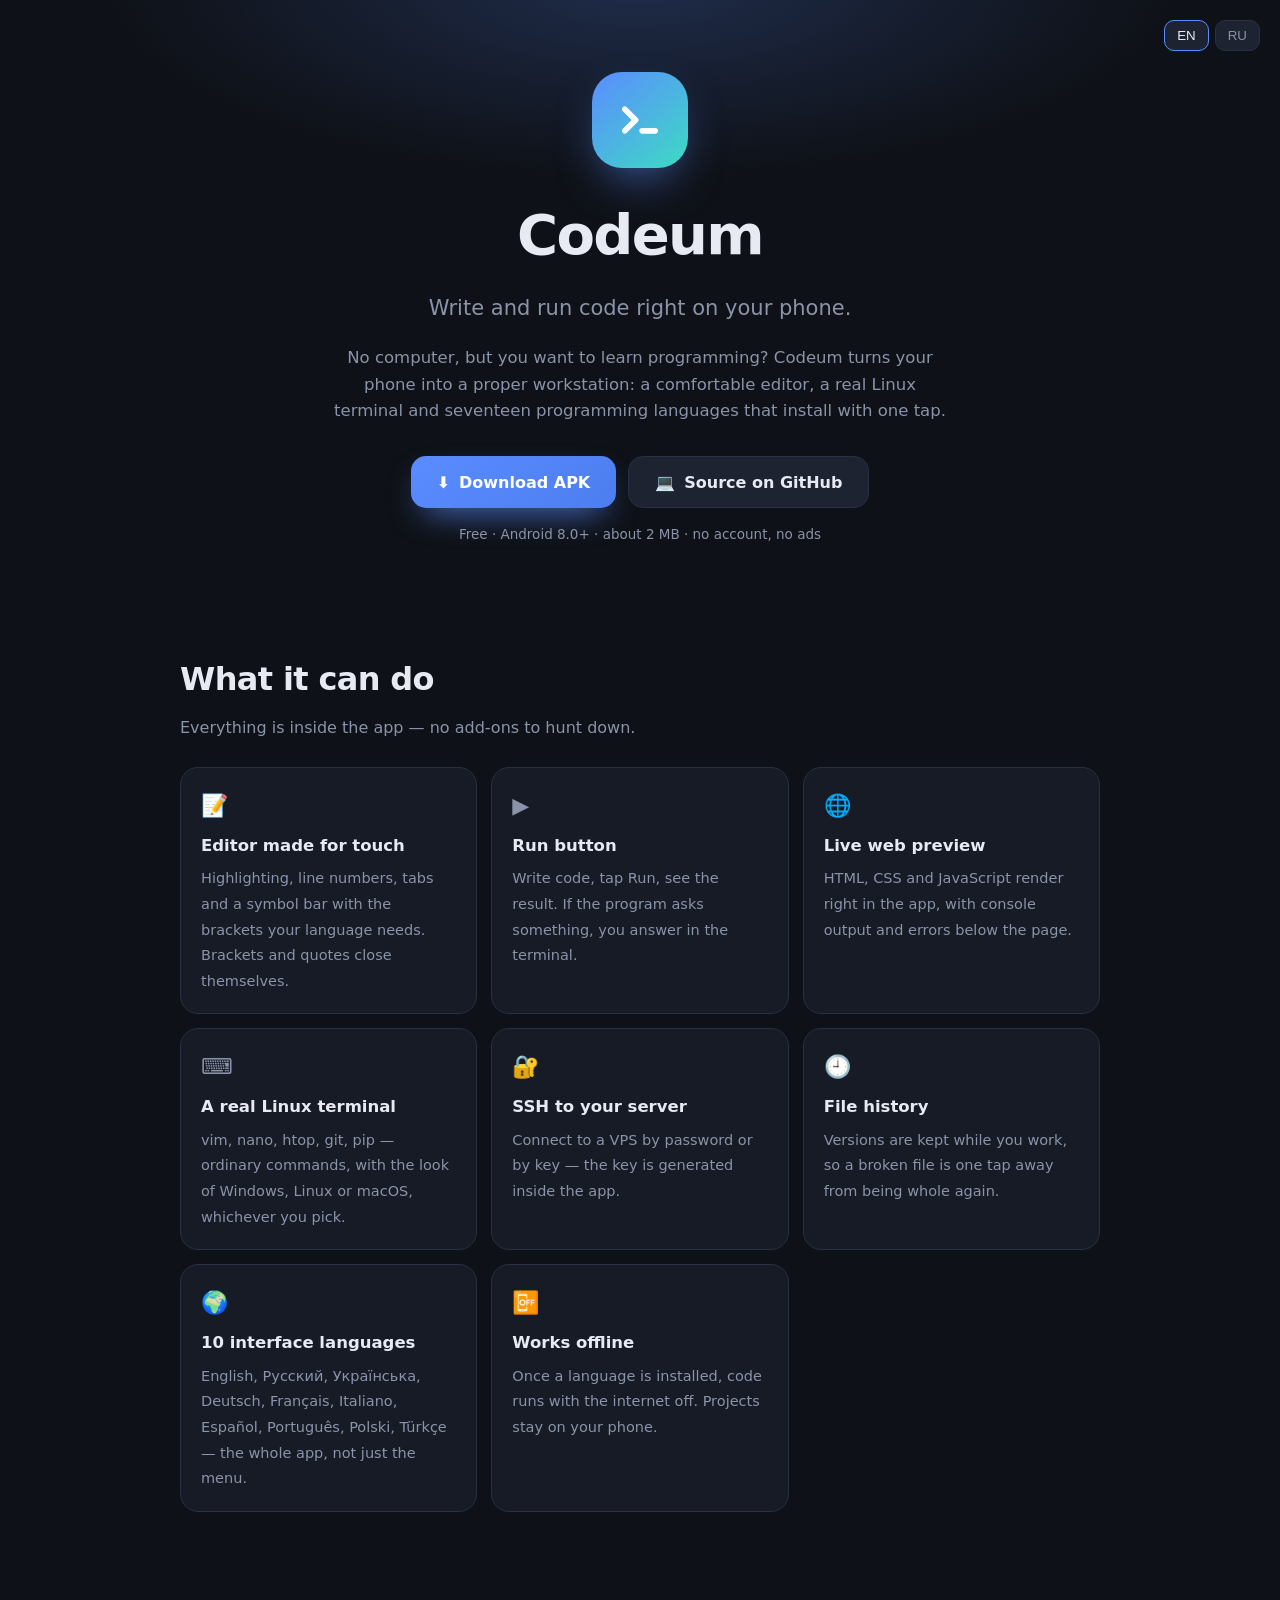
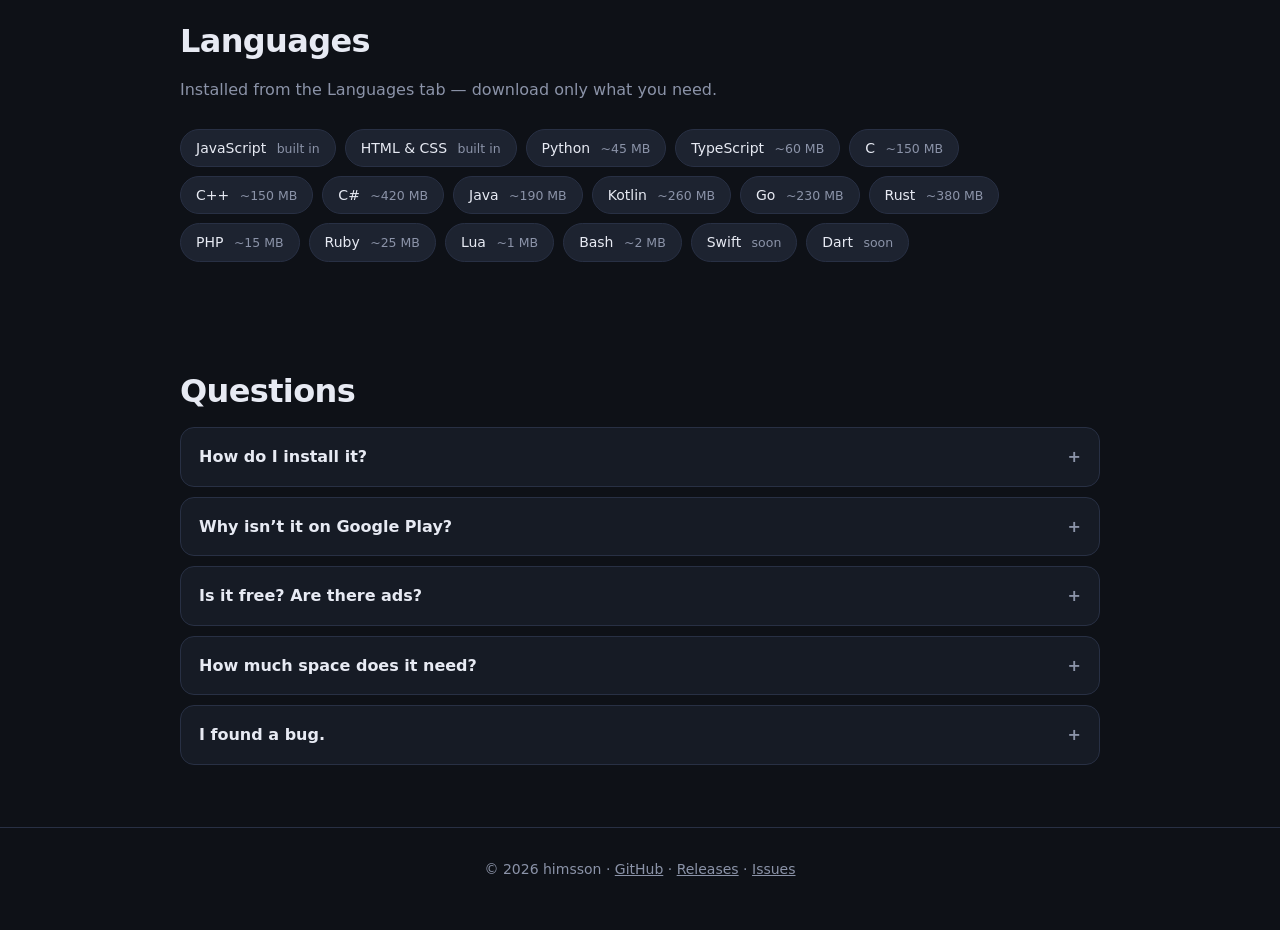
==== docs/index.html @ 44f729a1 "" ====
<!DOCTYPE html>
<html lang="en">
<head>
<meta charset="UTF-8">
<meta name="viewport" content="width=device-width,initial-scale=1">
<title>Codeum — write and run code on your phone</title>
<meta name="description" content="An Android app with a real editor, a Linux terminal and 17 programming languages. Free, offline, no account.">
<meta property="og:title" content="Codeum — write and run code on your phone">
<meta property="og:description" content="A real editor, a Linux terminal and 17 programming languages in one Android app. Free, works offline, no account.">
<meta property="og:type" content="website">
<meta property="og:url" content="https://himsson.github.io/Codeum/">
<meta property="og:image" content="https://himsson.github.io/Codeum/social-preview.png">
<meta name="twitter:card" content="summary_large_image">
<link rel="icon" href="logo.svg" type="image/svg+xml">
<style>
:root{
  --bg:#0e1117;--panel:#161b25;--card:#1d2330;--line:#283044;
  --text:#e7eaf3;--muted:#8b93a8;--accent:#5b8cff;--accent2:#3ddbc4;
}
*{box-sizing:border-box;margin:0;padding:0}
body{background:var(--bg);color:var(--text);font:16px/1.6 -apple-system,BlinkMacSystemFont,"Segoe UI",Inter,system-ui,sans-serif;
  -webkit-font-smoothing:antialiased;overflow-x:hidden}
a{color:var(--accent)}
.wrap{max-width:960px;margin:0 auto;padding:0 20px}

/* шапка */
.hero{position:relative;text-align:center;padding:72px 0 56px;overflow:hidden}
.hero:before{content:"";position:absolute;inset:-40% 0 auto;height:560px;pointer-events:none;
  background:radial-gradient(60% 50% at 50% 40%,rgba(91,140,255,.22),transparent 70%)}
.logo{position:relative;width:96px;height:96px;margin:0 auto 22px;border-radius:30px;display:grid;place-items:center;
  background:linear-gradient(140deg,var(--accent),var(--accent2));box-shadow:0 20px 50px -18px rgba(91,140,255,.8)}
.logo svg{width:52px;height:52px}
h1{position:relative;font-size:clamp(34px,7vw,56px);font-weight:800;letter-spacing:-.03em}
.tag{position:relative;margin-top:12px;font-size:clamp(17px,3.4vw,21px);color:var(--muted)}
.lead{position:relative;max-width:620px;margin:20px auto 0;color:var(--muted);font-size:16.5px}
.btns{position:relative;display:flex;flex-wrap:wrap;gap:12px;justify-content:center;margin-top:32px}
.btn{display:inline-flex;align-items:center;gap:9px;height:52px;padding:0 26px;border-radius:15px;
  font-weight:700;font-size:16px;text-decoration:none;transition:transform .15s}
.btn:active{transform:scale(.97)}
.btn.pri{color:#fff;background:linear-gradient(140deg,var(--accent),#4d7ef0);box-shadow:0 14px 34px -14px var(--accent)}
.btn.sec{color:var(--text);background:var(--card);border:1px solid var(--line)}
.meta{position:relative;margin-top:16px;font-size:13.5px;color:var(--muted)}

/* секции */
section{padding:52px 0}
h2{font-size:clamp(24px,4.6vw,32px);font-weight:700;letter-spacing:-.02em;margin-bottom:10px}
.sub{color:var(--muted);margin-bottom:26px}
.grid{display:grid;gap:14px;grid-template-columns:repeat(auto-fit,minmax(260px,1fr))}
.card{background:var(--panel);border:1px solid var(--line);border-radius:18px;padding:20px}
.card b{display:block;font-size:16.5px;margin-bottom:6px}
.card span{color:var(--muted);font-size:14.5px}
.card .ico{font-size:22px;display:block;margin-bottom:10px}

/* языки */
.langs{display:flex;flex-wrap:wrap;gap:9px}
.lang{background:var(--card);border:1px solid var(--line);border-radius:999px;padding:7px 15px;font-size:14px}
.lang i{font-style:normal;color:var(--muted);font-size:12.5px;margin-left:6px}

/* вопросы */
details{background:var(--panel);border:1px solid var(--line);border-radius:14px;padding:16px 18px;margin-bottom:10px}
details+details{margin-top:0}
summary{cursor:pointer;font-weight:600;list-style:none}
summary::-webkit-details-marker{display:none}
summary:after{content:"+";float:right;color:var(--muted)}
details[open] summary:after{content:"−"}
details p{margin-top:10px;color:var(--muted);font-size:15px}

footer{border-top:1px solid var(--line);padding:30px 0 50px;color:var(--muted);font-size:14px;text-align:center}
footer a{color:var(--muted)}
.hidden{display:none}
.switch{position:absolute;top:20px;right:20px;display:flex;gap:6px;z-index:2}
.switch button{background:var(--card);border:1px solid var(--line);color:var(--muted);border-radius:10px;
  padding:7px 12px;font:600 13px inherit;cursor:pointer}
.switch button.on{color:var(--text);border-color:var(--accent)}
</style>
</head>
<body>

<div class="switch">
  <button id="btn-en" class="on" onclick="setLang('en')">EN</button>
  <button id="btn-ru" onclick="setLang('ru')">RU</button>
</div>

<div class="hero">
  <div class="wrap">
    <div class="logo"><svg viewBox="0 0 24 24" fill="none" stroke="#fff" stroke-width="2.6" stroke-linecap="round" stroke-linejoin="round"><path d="M5 7l5 5-5 5"/><path d="M13 17h6"/></svg></div>
    <h1>Codeum</h1>
    <p class="tag" data-en="Write and run code right on your phone." data-ru="Пиши и запускай код прямо на телефоне."></p>
    <p class="lead" data-en="No computer, but you want to learn programming? Codeum turns your phone into a proper workstation: a comfortable editor, a real Linux terminal and seventeen programming languages that install with one tap."
       data-ru="Нет компьютера, а учиться программировать хочется? Codeum превращает телефон в нормальное рабочее место: удобный редактор, настоящий терминал Linux и семнадцать языков программирования, которые ставятся одной кнопкой."></p>
    <div class="btns">
      <a class="btn pri" href="https://github.com/himsson/Codeum/releases/latest"><span>⬇️</span><span data-en="Download APK" data-ru="Скачать APK"></span></a>
      <a class="btn sec" href="https://github.com/himsson/Codeum"><span>💻</span><span data-en="Source on GitHub" data-ru="Исходники на GitHub"></span></a>
    </div>
    <p class="meta" data-en="Free · Android 8.0+ · about 2 MB · no account, no ads"
       data-ru="Бесплатно · Android 8.0+ · около 2 МБ · без аккаунта и рекламы"></p>
  </div>
</div>

<section>
  <div class="wrap">
    <h2 data-en="What it can do" data-ru="Что умеет"></h2>
    <p class="sub" data-en="Everything is inside the app — no add-ons to hunt down." data-ru="Всё внутри приложения — ничего докачивать и настраивать не надо."></p>
    <div class="grid">
      <div class="card"><span class="ico">📝</span>
        <b data-en="Editor made for touch" data-ru="Редактор под пальцы"></b>
        <span data-en="Highlighting, line numbers, tabs and a symbol bar with the brackets your language needs. Brackets and quotes close themselves."
              data-ru="Подсветка, номера строк, вкладки и панель символов с теми скобками, что нужны твоему языку. Скобки и кавычки закрываются сами."></span></div>
      <div class="card"><span class="ico">▶️</span>
        <b data-en="Run button" data-ru="Кнопка Run"></b>
        <span data-en="Write code, tap Run, see the result. If the program asks something, you answer in the terminal."
              data-ru="Написал код — нажал — увидел результат. Если программа что-то спрашивает, отвечаешь в терминале."></span></div>
      <div class="card"><span class="ico">🌐</span>
        <b data-en="Live web preview" data-ru="Живое превью сайта"></b>
        <span data-en="HTML, CSS and JavaScript render right in the app, with console output and errors below the page."
              data-ru="HTML, CSS и JavaScript показываются прямо в приложении, а под страницей — вывод консоли и ошибки."></span></div>
      <div class="card"><span class="ico">⌨️</span>
        <b data-en="A real Linux terminal" data-ru="Настоящий терминал Linux"></b>
        <span data-en="vim, nano, htop, git, pip — ordinary commands, with the look of Windows, Linux or macOS, whichever you pick."
              data-ru="vim, nano, htop, git, pip — обычные команды, а вид терминала выбираешь сам: Windows, Linux или macOS."></span></div>
      <div class="card"><span class="ico">🔐</span>
        <b data-en="SSH to your server" data-ru="SSH к своему серверу"></b>
        <span data-en="Connect to a VPS by password or by key — the key is generated inside the app."
              data-ru="Подключайся к VPS по паролю или по ключу — ключ создаётся прямо в приложении."></span></div>
      <div class="card"><span class="ico">🕘</span>
        <b data-en="File history" data-ru="История файла"></b>
        <span data-en="Versions are kept while you work, so a broken file is one tap away from being whole again."
              data-ru="Версии сохраняются по ходу работы: сломанный файл возвращается к целому одним нажатием."></span></div>
      <div class="card"><span class="ico">🌍</span>
        <b data-en="10 interface languages" data-ru="10 языков интерфейса"></b>
        <span data-en="English, Русский, Українська, Deutsch, Français, Italiano, Español, Português, Polski, Türkçe — the whole app, not just the menu."
              data-ru="English, Русский, Українська, Deutsch, Français, Italiano, Español, Português, Polski, Türkçe — переведено всё, а не одно меню."></span></div>
      <div class="card"><span class="ico">📴</span>
        <b data-en="Works offline" data-ru="Работает без интернета"></b>
        <span data-en="Once a language is installed, code runs with the internet off. Projects stay on your phone."
              data-ru="Язык скачан — и код запускается без сети. Проекты лежат в телефоне."></span></div>
    </div>
  </div>
</section>

<section>
  <div class="wrap">
    <h2 data-en="Languages" data-ru="Языки"></h2>
    <p class="sub" data-en="Installed from the Languages tab — download only what you need." data-ru="Ставятся во вкладке «Языки» — качаешь только то, что нужно."></p>
    <div class="langs">
      <span class="lang">JavaScript <i data-en="built in" data-ru="встроен"></i></span>
      <span class="lang">HTML &amp; CSS <i data-en="built in" data-ru="встроен"></i></span>
      <span class="lang">Python <i data-en="~45 MB" data-ru="~45 МБ"></i></span>
      <span class="lang">TypeScript <i data-en="~60 MB" data-ru="~60 МБ"></i></span>
      <span class="lang">C <i data-en="~150 MB" data-ru="~150 МБ"></i></span>
      <span class="lang">C++ <i data-en="~150 MB" data-ru="~150 МБ"></i></span>
      <span class="lang">C# <i data-en="~420 MB" data-ru="~420 МБ"></i></span>
      <span class="lang">Java <i data-en="~190 MB" data-ru="~190 МБ"></i></span>
      <span class="lang">Kotlin <i data-en="~260 MB" data-ru="~260 МБ"></i></span>
      <span class="lang">Go <i data-en="~230 MB" data-ru="~230 МБ"></i></span>
      <span class="lang">Rust <i data-en="~380 MB" data-ru="~380 МБ"></i></span>
      <span class="lang">PHP <i data-en="~15 MB" data-ru="~15 МБ"></i></span>
      <span class="lang">Ruby <i data-en="~25 MB" data-ru="~25 МБ"></i></span>
      <span class="lang">Lua <i data-en="~1 MB" data-ru="~1 МБ"></i></span>
      <span class="lang">Bash <i data-en="~2 MB" data-ru="~2 МБ"></i></span>
      <span class="lang">Swift <i data-en="soon" data-ru="скоро"></i></span>
      <span class="lang">Dart <i data-en="soon" data-ru="скоро"></i></span>
    </div>
  </div>
</section>

<section>
  <div class="wrap">
    <h2 data-en="Questions" data-ru="Вопросы"></h2>
    <details>
      <summary data-en="How do I install it?" data-ru="Как установить?"></summary>
      <p data-en="Download the APK from the button above, tap the file and allow installing from this source. If the phone says the app was built for an older Android, tap “Install anyway”."
         data-ru="Скачай APK по кнопке выше, нажми на файл и разреши установку из этого источника. Если телефон пишет, что приложение для старой версии Android — нажми «Всё равно установить»."></p>
    </details>
    <details>
      <summary data-en="Why isn’t it on Google Play?" data-ru="Почему его нет в Google Play?"></summary>
      <p data-en="Google Play does not allow apps that download and run compilers, and Codeum cannot work without that — otherwise there would be nothing to run your code with. Termux is distributed the same way for the same reason."
         data-ru="Google Play не пропускает приложения, которые скачивают и запускают компиляторы, а без этого Codeum не может — иначе код нечем запускать. По той же причине так распространяется Termux."></p>
    </details>
    <details>
      <summary data-en="Is it free? Are there ads?" data-ru="Это бесплатно? Есть реклама?"></summary>
      <p data-en="Free, no ads, no account and no tracking. Your projects and keys stay on the phone."
         data-ru="Бесплатно, без рекламы, без аккаунта и без слежки. Проекты и ключи остаются в телефоне."></p>
    </details>
    <details>
      <summary data-en="How much space does it need?" data-ru="Сколько места нужно?"></summary>
      <p data-en="The app itself is about 2 MB. Languages are downloaded separately: Python is about 45 MB, Rust or C# take a few hundred."
         data-ru="Само приложение — около 2 МБ. Языки качаются отдельно: Python — около 45 МБ, Rust или C# — несколько сотен."></p>
    </details>
    <details>
      <summary data-en="I found a bug." data-ru="Нашёл ошибку."></summary>
      <p data-en="Open an issue on GitHub. If the app closed by itself, the next launch offers to report it with the error text already filled in."
         data-ru="Напиши в Issues на GitHub. Если приложение закрылось само, при следующем запуске оно предложит отправить отчёт с уже вставленным текстом ошибки."></p>
    </details>
  </div>
</section>

<footer>
  <div class="wrap">
    <p>© 2026 himsson · <a href="https://github.com/himsson/Codeum">GitHub</a> ·
      <a href="https://github.com/himsson/Codeum/releases">Releases</a> ·
      <a href="https://github.com/himsson/Codeum/issues">Issues</a></p>
  </div>
</footer>

<script>
function setLang(l){
  document.documentElement.lang = l;
  document.querySelectorAll('[data-en]').forEach(function(e){ e.textContent = e.getAttribute('data-' + l); });
  document.getElementById('btn-en').className = l === 'en' ? 'on' : '';
  document.getElementById('btn-ru').className = l === 'ru' ? 'on' : '';
  try { localStorage.setItem('codeum-site-lang', l); } catch (e) {}
}
var saved;
try { saved = localStorage.getItem('codeum-site-lang'); } catch (e) {}
setLang(saved || ((navigator.language || 'en').slice(0, 2) === 'ru' ? 'ru' : 'en'));
</script>
</body>
</html>
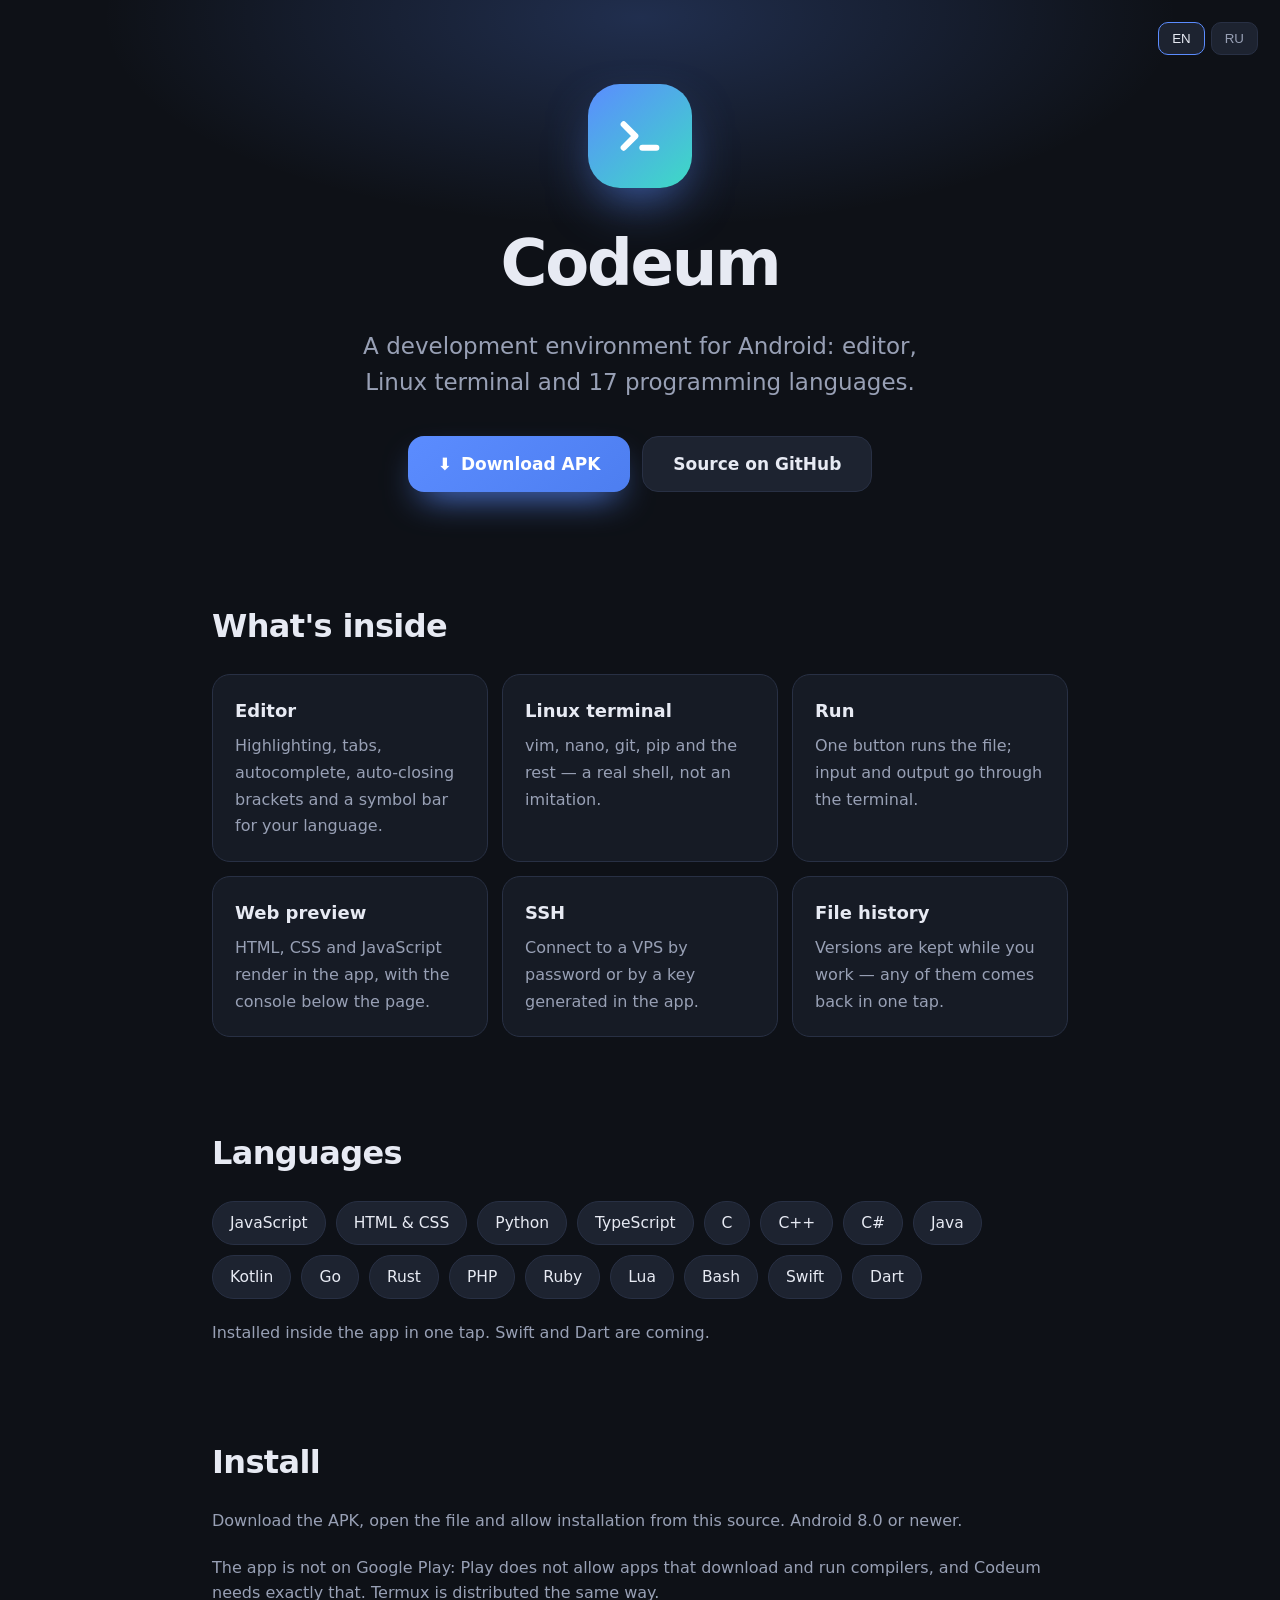
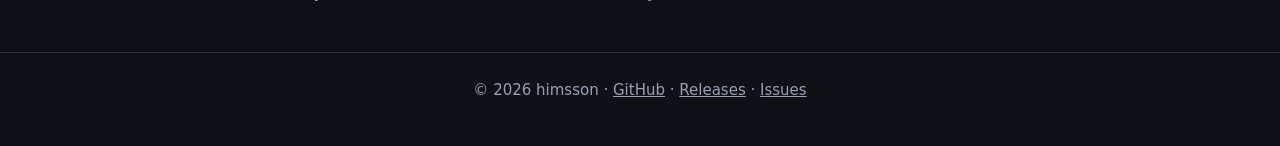
==== commit 85f0ca7f: "" ====
--- a/docs/index.html
+++ b/docs/index.html
@@ -3,74 +3,53 @@
 <head>
 <meta charset="UTF-8">
 <meta name="viewport" content="width=device-width,initial-scale=1">
-<title>Codeum — write and run code on your phone</title>
-<meta name="description" content="An Android app with a real editor, a Linux terminal and 17 programming languages. Free, offline, no account.">
-<meta property="og:title" content="Codeum — write and run code on your phone">
-<meta property="og:description" content="A real editor, a Linux terminal and 17 programming languages in one Android app. Free, works offline, no account.">
+<title>Codeum — a development environment for Android</title>
+<meta name="description" content="Editor, Linux terminal and 17 programming languages in one Android app.">
+<meta property="og:title" content="Codeum — a development environment for Android">
+<meta property="og:description" content="Editor, Linux terminal and 17 programming languages in one Android app.">
 <meta property="og:type" content="website">
 <meta property="og:url" content="https://himsson.github.io/Codeum/">
 <meta property="og:image" content="https://himsson.github.io/Codeum/social-preview.png">
 <meta name="twitter:card" content="summary_large_image">
 <link rel="icon" href="logo.svg" type="image/svg+xml">
 <style>
-:root{
-  --bg:#0e1117;--panel:#161b25;--card:#1d2330;--line:#283044;
-  --text:#e7eaf3;--muted:#8b93a8;--accent:#5b8cff;--accent2:#3ddbc4;
-}
+:root{--bg:#0e1117;--panel:#161b25;--card:#1d2330;--line:#283044;
+  --text:#e7eaf3;--muted:#98a0b5;--accent:#5b8cff;--accent2:#3ddbc4}
 *{box-sizing:border-box;margin:0;padding:0}
-body{background:var(--bg);color:var(--text);font:16px/1.6 -apple-system,BlinkMacSystemFont,"Segoe UI",Inter,system-ui,sans-serif;
+body{background:var(--bg);color:var(--text);font:17px/1.55 -apple-system,BlinkMacSystemFont,"Segoe UI",Inter,system-ui,sans-serif;
   -webkit-font-smoothing:antialiased;overflow-x:hidden}
 a{color:var(--accent)}
-.wrap{max-width:960px;margin:0 auto;padding:0 20px}
+.wrap{max-width:900px;margin:0 auto;padding:0 22px}
 
-/* шапка */
-.hero{position:relative;text-align:center;padding:72px 0 56px;overflow:hidden}
-.hero:before{content:"";position:absolute;inset:-40% 0 auto;height:560px;pointer-events:none;
-  background:radial-gradient(60% 50% at 50% 40%,rgba(91,140,255,.22),transparent 70%)}
-.logo{position:relative;width:96px;height:96px;margin:0 auto 22px;border-radius:30px;display:grid;place-items:center;
-  background:linear-gradient(140deg,var(--accent),var(--accent2));box-shadow:0 20px 50px -18px rgba(91,140,255,.8)}
-.logo svg{width:52px;height:52px}
-h1{position:relative;font-size:clamp(34px,7vw,56px);font-weight:800;letter-spacing:-.03em}
-.tag{position:relative;margin-top:12px;font-size:clamp(17px,3.4vw,21px);color:var(--muted)}
-.lead{position:relative;max-width:620px;margin:20px auto 0;color:var(--muted);font-size:16.5px}
-.btns{position:relative;display:flex;flex-wrap:wrap;gap:12px;justify-content:center;margin-top:32px}
-.btn{display:inline-flex;align-items:center;gap:9px;height:52px;padding:0 26px;border-radius:15px;
-  font-weight:700;font-size:16px;text-decoration:none;transition:transform .15s}
+.hero{position:relative;text-align:center;padding:84px 0 64px;overflow:hidden}
+.hero:before{content:"";position:absolute;inset:-40% 0 auto;height:600px;pointer-events:none;
+  background:radial-gradient(60% 50% at 50% 40%,rgba(91,140,255,.24),transparent 70%)}
+.logo{position:relative;width:104px;height:104px;margin:0 auto 26px;border-radius:32px;display:grid;place-items:center;
+  background:linear-gradient(140deg,var(--accent),var(--accent2));box-shadow:0 22px 55px -18px rgba(91,140,255,.85)}
+.logo svg{width:56px;height:56px}
+h1{position:relative;font-size:clamp(40px,8vw,64px);font-weight:800;letter-spacing:-.035em}
+.tag{position:relative;max-width:620px;margin:16px auto 0;font-size:clamp(18px,3.6vw,23px);color:var(--muted)}
+.btns{position:relative;display:flex;flex-wrap:wrap;gap:12px;justify-content:center;margin-top:36px}
+.btn{display:inline-flex;align-items:center;gap:9px;height:56px;padding:0 30px;border-radius:16px;
+  font-weight:700;font-size:17px;text-decoration:none;transition:transform .15s}
 .btn:active{transform:scale(.97)}
-.btn.pri{color:#fff;background:linear-gradient(140deg,var(--accent),#4d7ef0);box-shadow:0 14px 34px -14px var(--accent)}
+.btn.pri{color:#fff;background:linear-gradient(140deg,var(--accent),#4d7ef0);box-shadow:0 16px 36px -14px var(--accent)}
 .btn.sec{color:var(--text);background:var(--card);border:1px solid var(--line)}
-.meta{position:relative;margin-top:16px;font-size:13.5px;color:var(--muted)}
 
-/* секции */
-section{padding:52px 0}
-h2{font-size:clamp(24px,4.6vw,32px);font-weight:700;letter-spacing:-.02em;margin-bottom:10px}
-.sub{color:var(--muted);margin-bottom:26px}
-.grid{display:grid;gap:14px;grid-template-columns:repeat(auto-fit,minmax(260px,1fr))}
-.card{background:var(--panel);border:1px solid var(--line);border-radius:18px;padding:20px}
-.card b{display:block;font-size:16.5px;margin-bottom:6px}
-.card span{color:var(--muted);font-size:14.5px}
-.card .ico{font-size:22px;display:block;margin-bottom:10px}
-
-/* языки */
-.langs{display:flex;flex-wrap:wrap;gap:9px}
-.lang{background:var(--card);border:1px solid var(--line);border-radius:999px;padding:7px 15px;font-size:14px}
-.lang i{font-style:normal;color:var(--muted);font-size:12.5px;margin-left:6px}
-
-/* вопросы */
-details{background:var(--panel);border:1px solid var(--line);border-radius:14px;padding:16px 18px;margin-bottom:10px}
-details+details{margin-top:0}
-summary{cursor:pointer;font-weight:600;list-style:none}
-summary::-webkit-details-marker{display:none}
-summary:after{content:"+";float:right;color:var(--muted)}
-details[open] summary:after{content:"−"}
-details p{margin-top:10px;color:var(--muted);font-size:15px}
-
-footer{border-top:1px solid var(--line);padding:30px 0 50px;color:var(--muted);font-size:14px;text-align:center}
+section{padding:46px 0}
+h2{font-size:clamp(25px,4.6vw,32px);font-weight:700;letter-spacing:-.02em;margin-bottom:22px}
+.grid{display:grid;gap:14px;grid-template-columns:repeat(auto-fit,minmax(250px,1fr))}
+.card{background:var(--panel);border:1px solid var(--line);border-radius:18px;padding:22px}
+.card b{display:block;font-size:18px;margin-bottom:7px}
+.card span{color:var(--muted);font-size:16px}
+.langs{display:flex;flex-wrap:wrap;gap:10px}
+.lang{background:var(--card);border:1px solid var(--line);border-radius:999px;padding:9px 17px;font-size:15.5px}
+.note{margin-top:22px;color:var(--muted);font-size:16px}
+footer{border-top:1px solid var(--line);padding:26px 0 44px;color:var(--muted);font-size:15px;text-align:center}
 footer a{color:var(--muted)}
-.hidden{display:none}
-.switch{position:absolute;top:20px;right:20px;display:flex;gap:6px;z-index:2}
+.switch{position:absolute;top:22px;right:22px;display:flex;gap:6px;z-index:2}
 .switch button{background:var(--card);border:1px solid var(--line);color:var(--muted);border-radius:10px;
-  padding:7px 12px;font:600 13px inherit;cursor:pointer}
+  padding:8px 13px;font:600 14px inherit;cursor:pointer}
 .switch button.on{color:var(--text);border-color:var(--accent)}
 </style>
 </head>
@@ -85,55 +64,43 @@
   <div class="wrap">
     <div class="logo"><svg viewBox="0 0 24 24" fill="none" stroke="#fff" stroke-width="2.6" stroke-linecap="round" stroke-linejoin="round"><path d="M5 7l5 5-5 5"/><path d="M13 17h6"/></svg></div>
     <h1>Codeum</h1>
-    <p class="tag" data-en="Write and run code right on your phone." data-ru="Пиши и запускай код прямо на телефоне."></p>
-    <p class="lead" data-en="No computer, but you want to learn programming? Codeum turns your phone into a proper workstation: a comfortable editor, a real Linux terminal and seventeen programming languages that install with one tap."
-       data-ru="Нет компьютера, а учиться программировать хочется? Codeum превращает телефон в нормальное рабочее место: удобный редактор, настоящий терминал Linux и семнадцать языков программирования, которые ставятся одной кнопкой."></p>
+    <p class="tag" data-en="A development environment for Android: editor, Linux terminal and 17 programming languages."
+       data-ru="Среда разработки для Android: редактор, терминал Linux и 17 языков программирования."></p>
     <div class="btns">
       <a class="btn pri" href="https://github.com/himsson/Codeum/releases/latest"><span>⬇️</span><span data-en="Download APK" data-ru="Скачать APK"></span></a>
-      <a class="btn sec" href="https://github.com/himsson/Codeum"><span>💻</span><span data-en="Source on GitHub" data-ru="Исходники на GitHub"></span></a>
+      <a class="btn sec" href="https://github.com/himsson/Codeum"><span data-en="Source on GitHub" data-ru="Исходники на GitHub"></span></a>
     </div>
-    <p class="meta" data-en="Free · Android 8.0+ · about 2 MB · no account, no ads"
-       data-ru="Бесплатно · Android 8.0+ · около 2 МБ · без аккаунта и рекламы"></p>
   </div>
 </div>
 
 <section>
   <div class="wrap">
-    <h2 data-en="What it can do" data-ru="Что умеет"></h2>
-    <p class="sub" data-en="Everything is inside the app — no add-ons to hunt down." data-ru="Всё внутри приложения — ничего докачивать и настраивать не надо."></p>
+    <h2 data-en="What's inside" data-ru="Что внутри"></h2>
     <div class="grid">
-      <div class="card"><span class="ico">📝</span>
-        <b data-en="Editor made for touch" data-ru="Редактор под пальцы"></b>
-        <span data-en="Highlighting, line numbers, tabs and a symbol bar with the brackets your language needs. Brackets and quotes close themselves."
-              data-ru="Подсветка, номера строк, вкладки и панель символов с теми скобками, что нужны твоему языку. Скобки и кавычки закрываются сами."></span></div>
-      <div class="card"><span class="ico">▶️</span>
-        <b data-en="Run button" data-ru="Кнопка Run"></b>
-        <span data-en="Write code, tap Run, see the result. If the program asks something, you answer in the terminal."
-              data-ru="Написал код — нажал — увидел результат. Если программа что-то спрашивает, отвечаешь в терминале."></span></div>
-      <div class="card"><span class="ico">🌐</span>
-        <b data-en="Live web preview" data-ru="Живое превью сайта"></b>
-        <span data-en="HTML, CSS and JavaScript render right in the app, with console output and errors below the page."
-              data-ru="HTML, CSS и JavaScript показываются прямо в приложении, а под страницей — вывод консоли и ошибки."></span></div>
-      <div class="card"><span class="ico">⌨️</span>
-        <b data-en="A real Linux terminal" data-ru="Настоящий терминал Linux"></b>
-        <span data-en="vim, nano, htop, git, pip — ordinary commands, with the look of Windows, Linux or macOS, whichever you pick."
-              data-ru="vim, nano, htop, git, pip — обычные команды, а вид терминала выбираешь сам: Windows, Linux или macOS."></span></div>
-      <div class="card"><span class="ico">🔐</span>
-        <b data-en="SSH to your server" data-ru="SSH к своему серверу"></b>
-        <span data-en="Connect to a VPS by password or by key — the key is generated inside the app."
-              data-ru="Подключайся к VPS по паролю или по ключу — ключ создаётся прямо в приложении."></span></div>
-      <div class="card"><span class="ico">🕘</span>
+      <div class="card">
+        <b data-en="Editor" data-ru="Редактор"></b>
+        <span data-en="Highlighting, tabs, autocomplete, auto-closing brackets and a symbol bar for your language."
+              data-ru="Подсветка, вкладки, автодополнение, парные скобки и панель символов под твой язык."></span></div>
+      <div class="card">
+        <b data-en="Linux terminal" data-ru="Терминал Linux"></b>
+        <span data-en="vim, nano, git, pip and the rest — a real shell, not an imitation."
+              data-ru="vim, nano, git, pip и всё остальное — настоящая оболочка, а не имитация."></span></div>
+      <div class="card">
+        <b data-en="Run" data-ru="Запуск"></b>
+        <span data-en="One button runs the file; input and output go through the terminal."
+              data-ru="Одна кнопка запускает файл, ввод и вывод идут через терминал."></span></div>
+      <div class="card">
+        <b data-en="Web preview" data-ru="Превью сайта"></b>
+        <span data-en="HTML, CSS and JavaScript render in the app, with the console below the page."
+              data-ru="HTML, CSS и JavaScript отрисовываются в приложении, под страницей — консоль."></span></div>
+      <div class="card">
+        <b data-en="SSH" data-ru="SSH"></b>
+        <span data-en="Connect to a VPS by password or by a key generated in the app."
+              data-ru="Подключение к VPS по паролю или по ключу, созданному в приложении."></span></div>
+      <div class="card">
         <b data-en="File history" data-ru="История файла"></b>
-        <span data-en="Versions are kept while you work, so a broken file is one tap away from being whole again."
-              data-ru="Версии сохраняются по ходу работы: сломанный файл возвращается к целому одним нажатием."></span></div>
-      <div class="card"><span class="ico">🌍</span>
-        <b data-en="10 interface languages" data-ru="10 языков интерфейса"></b>
-        <span data-en="English, Русский, Українська, Deutsch, Français, Italiano, Español, Português, Polski, Türkçe — the whole app, not just the menu."
-              data-ru="English, Русский, Українська, Deutsch, Français, Italiano, Español, Português, Polski, Türkçe — переведено всё, а не одно меню."></span></div>
-      <div class="card"><span class="ico">📴</span>
-        <b data-en="Works offline" data-ru="Работает без интернета"></b>
-        <span data-en="Once a language is installed, code runs with the internet off. Projects stay on your phone."
-              data-ru="Язык скачан — и код запускается без сети. Проекты лежат в телефоне."></span></div>
+        <span data-en="Versions are kept while you work — any of them comes back in one tap."
+              data-ru="Версии сохраняются по ходу работы — любая возвращается одним нажатием."></span></div>
     </div>
   </div>
 </section>
@@ -141,57 +108,28 @@
 <section>
   <div class="wrap">
     <h2 data-en="Languages" data-ru="Языки"></h2>
-    <p class="sub" data-en="Installed from the Languages tab — download only what you need." data-ru="Ставятся во вкладке «Языки» — качаешь только то, что нужно."></p>
     <div class="langs">
-      <span class="lang">JavaScript <i data-en="built in" data-ru="встроен"></i></span>
-      <span class="lang">HTML &amp; CSS <i data-en="built in" data-ru="встроен"></i></span>
-      <span class="lang">Python <i data-en="~45 MB" data-ru="~45 МБ"></i></span>
-      <span class="lang">TypeScript <i data-en="~60 MB" data-ru="~60 МБ"></i></span>
-      <span class="lang">C <i data-en="~150 MB" data-ru="~150 МБ"></i></span>
-      <span class="lang">C++ <i data-en="~150 MB" data-ru="~150 МБ"></i></span>
-      <span class="lang">C# <i data-en="~420 MB" data-ru="~420 МБ"></i></span>
-      <span class="lang">Java <i data-en="~190 MB" data-ru="~190 МБ"></i></span>
-      <span class="lang">Kotlin <i data-en="~260 MB" data-ru="~260 МБ"></i></span>
-      <span class="lang">Go <i data-en="~230 MB" data-ru="~230 МБ"></i></span>
-      <span class="lang">Rust <i data-en="~380 MB" data-ru="~380 МБ"></i></span>
-      <span class="lang">PHP <i data-en="~15 MB" data-ru="~15 МБ"></i></span>
-      <span class="lang">Ruby <i data-en="~25 MB" data-ru="~25 МБ"></i></span>
-      <span class="lang">Lua <i data-en="~1 MB" data-ru="~1 МБ"></i></span>
-      <span class="lang">Bash <i data-en="~2 MB" data-ru="~2 МБ"></i></span>
-      <span class="lang">Swift <i data-en="soon" data-ru="скоро"></i></span>
-      <span class="lang">Dart <i data-en="soon" data-ru="скоро"></i></span>
+      <span class="lang">JavaScript</span><span class="lang">HTML &amp; CSS</span><span class="lang">Python</span>
+      <span class="lang">TypeScript</span><span class="lang">C</span><span class="lang">C++</span>
+      <span class="lang">C#</span><span class="lang">Java</span><span class="lang">Kotlin</span>
+      <span class="lang">Go</span><span class="lang">Rust</span><span class="lang">PHP</span>
+      <span class="lang">Ruby</span><span class="lang">Lua</span><span class="lang">Bash</span>
+      <span class="lang">Swift</span><span class="lang">Dart</span>
     </div>
+    <p class="note" data-en="Installed inside the app in one tap. Swift and Dart are coming."
+       data-ru="Ставятся в приложении одной кнопкой. Swift и Dart — скоро."></p>
   </div>
 </section>
 
 <section>
   <div class="wrap">
-    <h2 data-en="Questions" data-ru="Вопросы"></h2>
-    <details>
-      <summary data-en="How do I install it?" data-ru="Как установить?"></summary>
-      <p data-en="Download the APK from the button above, tap the file and allow installing from this source. If the phone says the app was built for an older Android, tap “Install anyway”."
-         data-ru="Скачай APK по кнопке выше, нажми на файл и разреши установку из этого источника. Если телефон пишет, что приложение для старой версии Android — нажми «Всё равно установить»."></p>
-    </details>
-    <details>
-      <summary data-en="Why isn’t it on Google Play?" data-ru="Почему его нет в Google Play?"></summary>
-      <p data-en="Google Play does not allow apps that download and run compilers, and Codeum cannot work without that — otherwise there would be nothing to run your code with. Termux is distributed the same way for the same reason."
-         data-ru="Google Play не пропускает приложения, которые скачивают и запускают компиляторы, а без этого Codeum не может — иначе код нечем запускать. По той же причине так распространяется Termux."></p>
-    </details>
-    <details>
-      <summary data-en="Is it free? Are there ads?" data-ru="Это бесплатно? Есть реклама?"></summary>
-      <p data-en="Free, no ads, no account and no tracking. Your projects and keys stay on the phone."
-         data-ru="Бесплатно, без рекламы, без аккаунта и без слежки. Проекты и ключи остаются в телефоне."></p>
-    </details>
-    <details>
-      <summary data-en="How much space does it need?" data-ru="Сколько места нужно?"></summary>
-      <p data-en="The app itself is about 2 MB. Languages are downloaded separately: Python is about 45 MB, Rust or C# take a few hundred."
-         data-ru="Само приложение — около 2 МБ. Языки качаются отдельно: Python — около 45 МБ, Rust или C# — несколько сотен."></p>
-    </details>
-    <details>
-      <summary data-en="I found a bug." data-ru="Нашёл ошибку."></summary>
-      <p data-en="Open an issue on GitHub. If the app closed by itself, the next launch offers to report it with the error text already filled in."
-         data-ru="Напиши в Issues на GitHub. Если приложение закрылось само, при следующем запуске оно предложит отправить отчёт с уже вставленным текстом ошибки."></p>
-    </details>
+    <h2 data-en="Install" data-ru="Установка"></h2>
+    <p class="note" style="margin-top:0"
+       data-en="Download the APK, open the file and allow installation from this source. Android 8.0 or newer."
+       data-ru="Скачай APK, открой файл и разреши установку из этого источника. Android 8.0 или новее."></p>
+    <p class="note"
+       data-en="The app is not on Google Play: Play does not allow apps that download and run compilers, and Codeum needs exactly that. Termux is distributed the same way."
+       data-ru="Приложения нет в Google Play: там запрещены приложения, которые скачивают и запускают компиляторы, а Codeum именно это и делает. Termux распространяется так же."></p>
   </div>
 </section>
 
